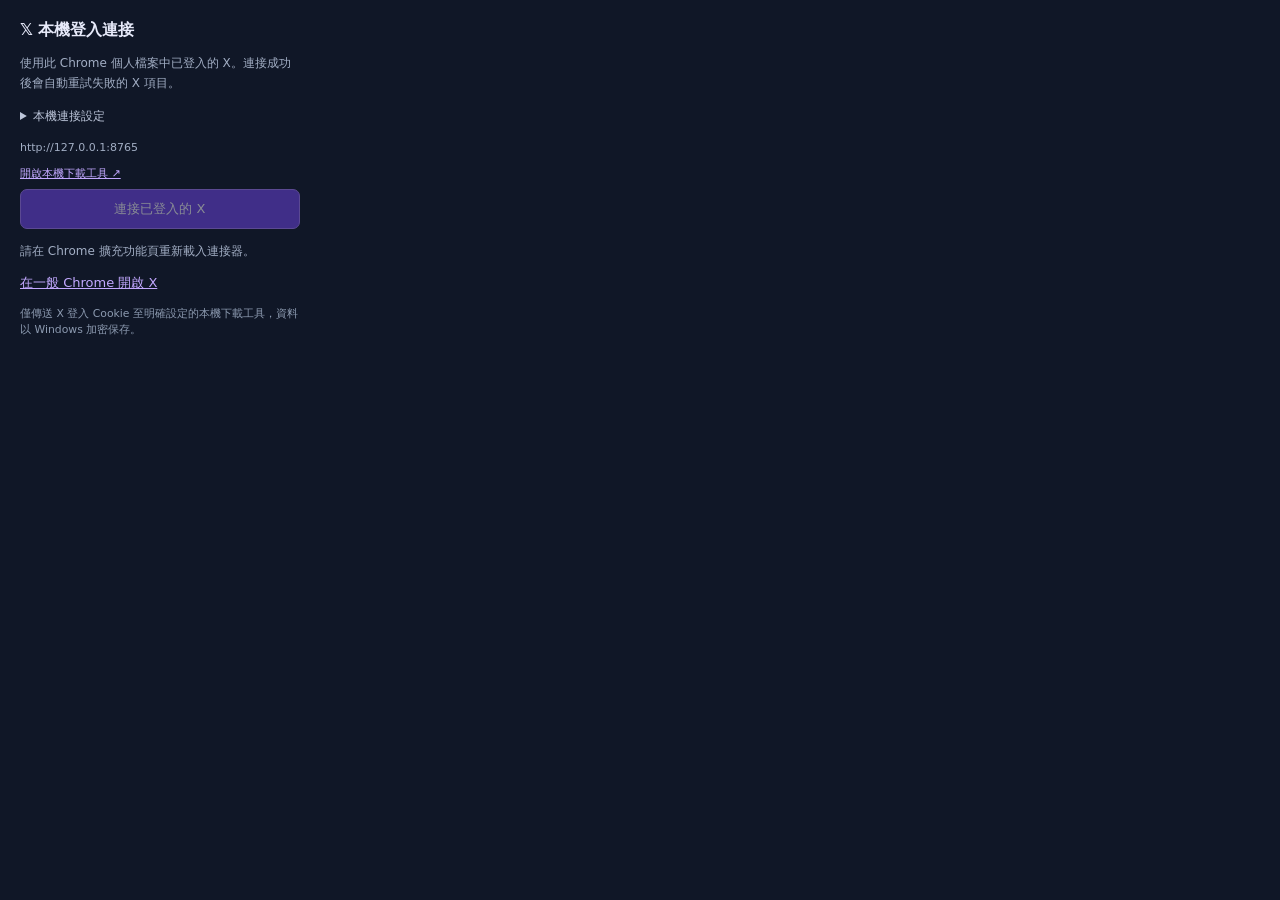
==== chrome-extension/popup.html @ ece7ca59 "feat: initialize Smart Social Downloader preview" ====
<!doctype html>
<html lang="zh-Hant"><head><meta charset="utf-8"><style>
body{width:280px;margin:0;padding:20px;font:13px system-ui;background:#101727;color:#e7eafa}h1{font-size:16px;margin:0 0 12px}p{font-size:12px;line-height:1.7;color:#a2aec4}button{border:1px solid #a57bfd;border-radius:7px;padding:10px 15px;background:#7045e8;color:white;font:inherit;cursor:pointer;width:100%}button:disabled{opacity:.5}#message{white-space:pre-wrap;overflow-wrap:anywhere}a{color:#c2a8ff}small{color:#8c9ab0;line-height:1.5;display:block;margin-top:14px}
details{margin:14px 0;font-size:12px;color:#bdc6da}summary{cursor:pointer}label{display:block;margin:12px 0 6px}input{box-sizing:border-box;width:100%;padding:8px;border:1px solid #465372;border-radius:6px;background:#0b1120;color:#eef0ff;font:inherit}#target-origin{font-size:11px;overflow-wrap:anywhere;margin:8px 0}#open-tool{display:inline-block;font-size:11px;margin-bottom:8px}
</style></head><body><h1>𝕏 本機登入連接</h1><p>使用此 Chrome 個人檔案中已登入的 X。連接成功後會自動重試失敗的 X 項目。</p><details><summary>本機連接設定</summary><label for="tool-port">下載工具連接埠</label><input id="tool-port" type="number" min="1" max="65535" step="1" value="8765" required inputmode="numeric"><p>須與下載工具相同，預設為 8765。僅支援這台電腦的 127.0.0.1。</p></details><p id="target-origin"></p><a id="open-tool" href="http://127.0.0.1:8765/" target="_blank" rel="noopener">開啟本機下載工具 ↗</a><button id="connect">連接已登入的 X</button><p id="message" role="status"></p><a href="https://x.com/home" target="_blank" rel="noopener">在一般 Chrome 開啟 X</a><small>僅傳送 X 登入 Cookie 至明確設定的本機下載工具，資料以 Windows 加密保存。</small><script src="popup.js"></script></body></html>
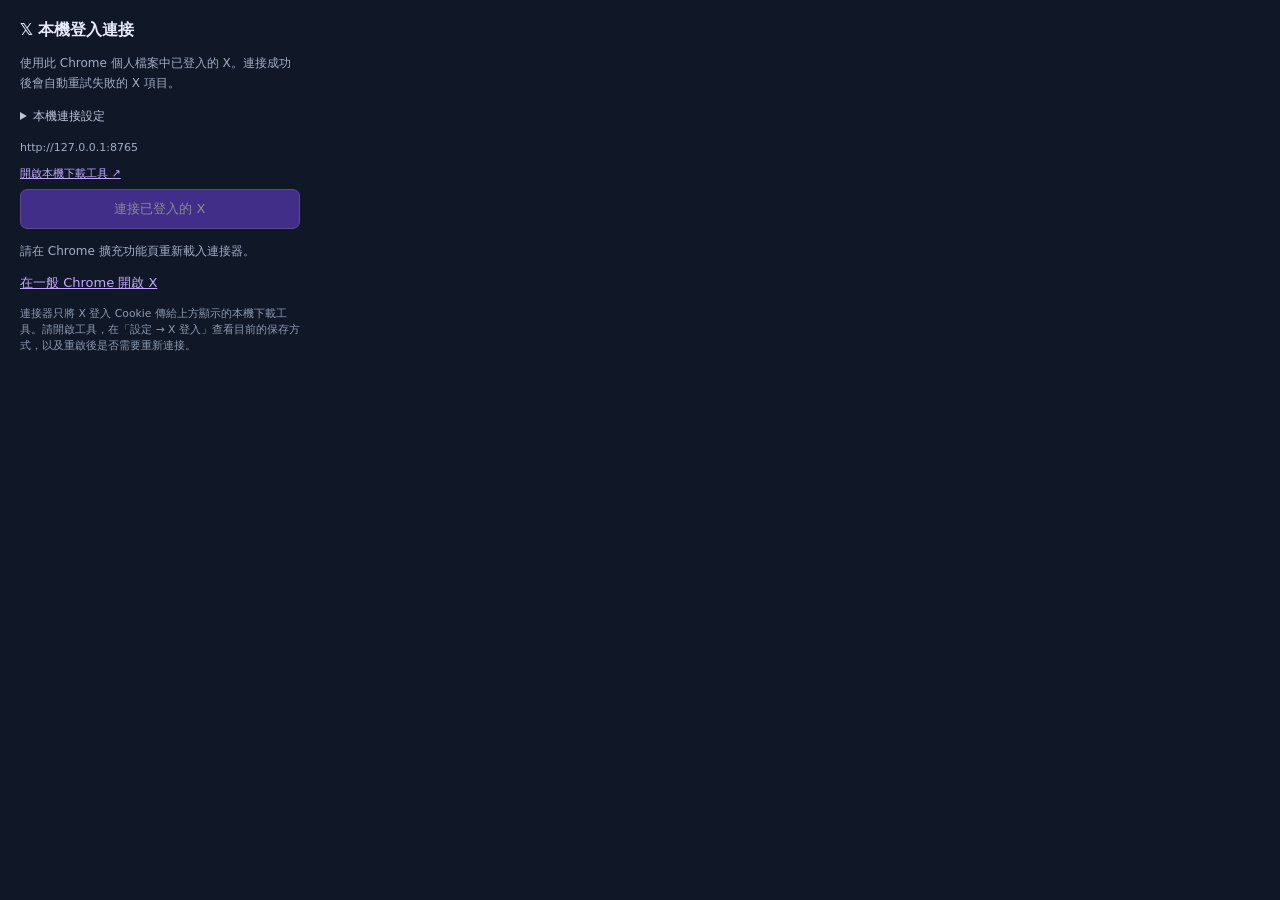
==== commit 8442bd53: "Improve batch feedback and browser preference handling" ====
--- a/chrome-extension/popup.html
+++ b/chrome-extension/popup.html
@@ -2,4 +2,4 @@
 <html lang="zh-Hant"><head><meta charset="utf-8"><style>
 body{width:280px;margin:0;padding:20px;font:13px system-ui;background:#101727;color:#e7eafa}h1{font-size:16px;margin:0 0 12px}p{font-size:12px;line-height:1.7;color:#a2aec4}button{border:1px solid #a57bfd;border-radius:7px;padding:10px 15px;background:#7045e8;color:white;font:inherit;cursor:pointer;width:100%}button:disabled{opacity:.5}#message{white-space:pre-wrap;overflow-wrap:anywhere}a{color:#c2a8ff}small{color:#8c9ab0;line-height:1.5;display:block;margin-top:14px}
 details{margin:14px 0;font-size:12px;color:#bdc6da}summary{cursor:pointer}label{display:block;margin:12px 0 6px}input{box-sizing:border-box;width:100%;padding:8px;border:1px solid #465372;border-radius:6px;background:#0b1120;color:#eef0ff;font:inherit}#target-origin{font-size:11px;overflow-wrap:anywhere;margin:8px 0}#open-tool{display:inline-block;font-size:11px;margin-bottom:8px}
-</style></head><body><h1>𝕏 本機登入連接</h1><p>使用此 Chrome 個人檔案中已登入的 X。連接成功後會自動重試失敗的 X 項目。</p><details><summary>本機連接設定</summary><label for="tool-port">下載工具連接埠</label><input id="tool-port" type="number" min="1" max="65535" step="1" value="8765" required inputmode="numeric"><p>須與下載工具相同，預設為 8765。僅支援這台電腦的 127.0.0.1。</p></details><p id="target-origin"></p><a id="open-tool" href="http://127.0.0.1:8765/" target="_blank" rel="noopener">開啟本機下載工具 ↗</a><button id="connect">連接已登入的 X</button><p id="message" role="status"></p><a href="https://x.com/home" target="_blank" rel="noopener">在一般 Chrome 開啟 X</a><small>僅傳送 X 登入 Cookie 至明確設定的本機下載工具，資料以 Windows 加密保存。</small><script src="popup.js"></script></body></html>
+</style></head><body><h1>𝕏 本機登入連接</h1><p>使用此 Chrome 個人檔案中已登入的 X。連接成功後會自動重試失敗的 X 項目。</p><details><summary>本機連接設定</summary><label for="tool-port">下載工具連接埠</label><input id="tool-port" type="number" min="1" max="65535" step="1" value="8765" required inputmode="numeric"><p>須與下載工具相同，預設為 8765。僅支援這台電腦的 127.0.0.1。</p></details><p id="target-origin"></p><a id="open-tool" href="http://127.0.0.1:8765/" target="_blank" rel="noopener">開啟本機下載工具 ↗</a><button id="connect">連接已登入的 X</button><p id="message" role="status"></p><a href="https://x.com/home" target="_blank" rel="noopener">在一般 Chrome 開啟 X</a><small>連接器只將 X 登入 Cookie 傳給上方顯示的本機下載工具。請開啟工具，在「設定 → X 登入」查看目前的保存方式，以及重啟後是否需要重新連接。</small><script src="popup.js"></script></body></html>
